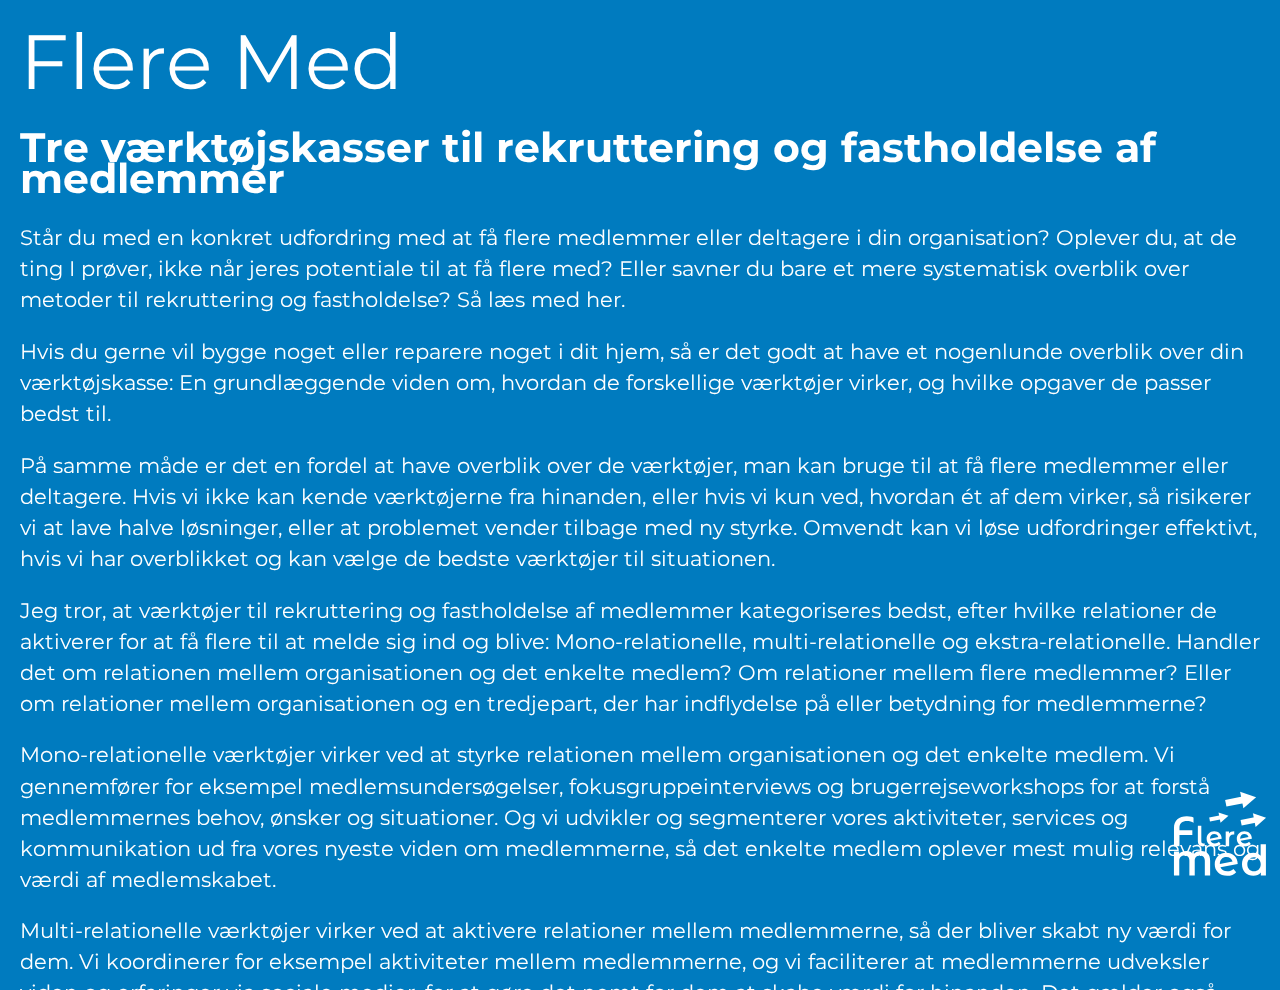
==== blogpost.html @ a118f78b "Update and rename blogpost to blogpost.html" ====
<!DOCTYPE html>

<head>
  <title>Flere Med</title>
  <meta name="viewport" content="width=device-width, initial-scale=1.0">
  <meta charset="UTF-8" />
  
  <link href="https://fonts.googleapis.com/css?family=Caveat:700|Montserrat&display=swap" rel="stylesheet">
  <link rel='stylesheet' href='style.css' type='text/css' />

</head>

<body>
  <img class="platform" src="fleremedlogo2020-notypes.svg">
  <div class="wrapper">
    <div class="intro">
      <div class="intro__lead">Flere Med</div>
      <div class="intro__content">
         <h1>Tre værktøjskasser til rekruttering og fastholdelse af medlemmer</h1>
          <p>
          Står du med en konkret udfordring med at få flere medlemmer eller deltagere i din organisation? Oplever du, at de ting I prøver, ikke når jeres potentiale til at få flere med? Eller savner du bare et mere systematisk overblik over metoder til rekruttering og fastholdelse? Så læs med her.
          </p>
          <p>
          Hvis du gerne vil bygge noget eller reparere noget i dit hjem, så er det godt at have et nogenlunde overblik over din værktøjskasse: En grundlæggende viden om, hvordan de forskellige værktøjer virker, og hvilke opgaver de passer bedst til.
          </p>
          <p>
          På samme måde er det en fordel at have overblik over de værktøjer, man kan bruge til at få flere medlemmer eller deltagere. Hvis vi ikke kan kende værktøjerne fra hinanden, eller hvis vi kun ved, hvordan ét af dem virker, så risikerer vi at lave halve løsninger, eller at problemet vender tilbage med ny styrke. Omvendt kan vi løse udfordringer effektivt, hvis vi har overblikket og kan vælge de bedste værktøjer til situationen.
          </p>
          <p>
          Jeg tror, at værktøjer til rekruttering og fastholdelse af medlemmer kategoriseres bedst, efter hvilke relationer de aktiverer for at få flere til at melde sig ind og blive: Mono-relationelle, multi-relationelle og ekstra-relationelle. Handler det om relationen mellem organisationen og det enkelte medlem? Om relationer mellem flere medlemmer? Eller om relationer mellem organisationen og en tredjepart, der har indflydelse på eller betydning for medlemmerne?
          </p>
          <p>
          Mono-relationelle værktøjer virker ved at styrke relationen mellem organisationen og det enkelte medlem. Vi gennemfører for eksempel medlemsundersøgelser, fokusgruppeinterviews og brugerrejseworkshops for at forstå medlemmernes behov, ønsker og situationer. Og vi udvikler og segmenterer vores aktiviteter, services og kommunikation ud fra vores nyeste viden om medlemmerne, så det enkelte medlem oplever mest mulig relevans og værdi af medlemskabet.
          </p>
          <p>
          Multi-relationelle værktøjer virker ved at aktivere relationer mellem medlemmerne, så der bliver skabt ny værdi for dem. Vi koordinerer for eksempel aktiviteter mellem medlemmerne, og vi faciliterer at medlemmerne udveksler viden og erfaringer via sociale medier, for at gøre det nemt for dem at skabe værdi for hinanden. Det gælder også, når vi arrangerer netværksmøder og opretter og støtter delforeninger, og når vi gennemfører konferencer, involverende kampagner eller aktiviteter baseret på organiserende metoder.
          </p>
          <p>
          Ekstra-relationelle værktøjer virker via aftaler med tredjeparter, der gør medlemskabet mere fordelagtigt eller naturligt end alternativerne. Når vi for eksempel indgår aftaler om rabatter eller lignende for vores medlemmer, så bruger vi det, at vi kan give (eller nægte) en tredjepart adgang til en stor flok mennesker, til at sikre det enkelte medlem en fordel, der vejer op imod medlemskabets pris. De ekstra-relationelle værktøjer vi kan bruge, afhænger meget af vores organisations størrelse og position i samfundet. Det kan være alt fra idrætsforeningens aftale om 10 procents rabat i den lokale sportsbutik til en aftale svarende til Folkekirkens “aftale” med den danske stat, hvor en stor del af den danske befolkning er medlemmer fra de bliver døbt, og hvor staten opkræver medlemskontingentet via skatten.
          </p>
          <p>
          Hvilken værktøjskasse er så bedst at bruge, hvis I gerne vil have flere med? Det afhænger selvfølgelig af, hvilken situation I er i.
          </p>
          <p>
          Nu og her kan I bruge de tre kategorier til kortlægning af jeres medlemsarbejde — som et første skridt til videreudvikling af det: Tag et ark eller en tavle og tegn et felt til hver type medlemsarbejde: Mono-relationelt, multi-relationelt og ekstra-relationelt. Hvor gør I mest allerede? Har I medlemsgrupper, som jeres nuværende arbejde ikke dækker så godt som andre? Hvor er der potentiale?
          </p>
      </div>
      
    </div>
  </div>

 
</body>
---- style.css ----
body {
  font-family: 'Montserrat',-apple-system, BlinkMacSystemFont, "Segoe UI", Roboto, Helvetica, Arial, sans-serif, "Apple Color Emoji", "Segoe UI Emoji", "Segoe UI Symbol";

  line-height: 1.4em;
  font-size: 1.2em;
  padding: 0;
  margin: 0;
  background-color: #007BBF;
}
/* #C9F7FF #773400 */

.wrapper {
  min-height: 110vh;
  
}
.intro {
  color: #fff;
  padding: 20px 20px 20px 20px;
  background-size: 150px;
  font-size: 2.3vh;
  line-height: 1.5em;
  position: fixed;
  z-index: 11;
}

.platform {
  bottom: 10px;
  right: 0;
  position: fixed;
  z-index: 9;
  width: 120px;
  height: auto;
}

.wave {
  background-image: url("wave.svg");
  height: 70px;
  left: 0;
  bottom: 0;
  right: 0;
  position: fixed;
  z-index: 10;
  transform: translateY(20px);
}

.intro__lead {
  font-size: 6vw;
  margin-bottom: 3vh;
  line-height: 1.1em;

}

.letter {
  background-color: #FFFEF2;
  box-shadow: 5px 5px 5px -4px rgba(0,0,0,1);
  padding: 40px 20px 20px 20px;
  font-size: 2.3vh;
  line-height: 1.5em;
  transition: all .4s;
  position: fixed;
  top: 20px;
  left: 20px;
  right: 20px;
  animation: float 6s ease-in-out infinite;
}

.letter--shown {
  animation: open .6s;
  z-index: 12;
}

.letter__content {
  opacity: 0;
  transition: all .5s;
}

.letter--shown .letter__content {

  opacity: 1;
}

.letter__checkbox {
  display: inline-block;
  margin-right: 2px;
  margin-left: 20px;
  height: .8em;
  width: .8em;
  border: 2px solid #000;
}

.letter__checkbox:first-of-type {
  margin-left: 40px;
}

.letter__option {
  display: inline-block;
  
}

.letter__close {
  opacity: 0;
  position: absolute;
  top: 0;
  left: 0;
}

.letter--shown .letter__close {
  opacity: 1;
}

.letter__header{
  font-family: 'Caveat', cursive;
  font-size: 3.5em;
  margin-bottom: 40px;
}

.letter__lead{
  font-family: 'Caveat', cursive;
  font-size: 2.5em;
}

.letter__lead p {
  margin: 0 0 20px 0;
}

.letter__heart {
  position: absolute;
  top:20px;
  right: 20px;
  width: 50px;
  transform: rotate(-15deg);
}

option:first {
  color: #999;
}

.form__row {
  display: flex;
  align-items: center;
  margin-bottom: 7px;
}

.form__name {
  flex: 1;
  margin-right: 10px;
}

.form__surname {
  flex: 1;
}

.form__email {
  flex: 2;
  margin-right: 10px;
}



.form__age {
  flex: 1;
}

.form__btn {
  flex: 0 0 100px;
}

.form__row input {
  padding: 5px 10px;
  max-width: 100%;
  box-sizing: border-box;
}

.form__row input, .form__row button {
  width: 100%;
}

.form__row select {
  display: inline-block;
  padding: 5px 12px;
}

.form__btn button {
  font-size: 1.2em;
  padding: 5px 10px;
}

.footer {
  background-color: #773400;
  padding: 20px;
  color: #fff;
}

.can-form {
  display: none;
}

.checkbox-label {
  display: inline-block;
  position: relative;
  margin: auto;
  cursor: pointer;
  font-size: 22px;
  line-height: 24px;
  height: 24px;
  width: 24px;
  clear: both;
}

.checkbox-label input {
  position: absolute;
  opacity: 0;
  cursor: pointer;
}

.checkbox-label .checkbox-custom {
  position: absolute;
  top: 0px;
  left: 0px;
  height: 24px;
  width: 24px;
  background-color: transparent;
  border-radius: 5px;
  transition: all 0.3s ease-out;
  -webkit-transition: all 0.3s ease-out;
  -moz-transition: all 0.3s ease-out;
  -ms-transition: all 0.3s ease-out;
  -o-transition: all 0.3s ease-out;
  border: 2px solid #FFFFFF;
}


.checkbox-label input:checked ~ .checkbox-custom {
  background-color: #FFFFFF;
  border-radius: 5px;
  -webkit-transform: rotate(0deg) scale(1);
  -ms-transform: rotate(0deg) scale(1);
  transform: rotate(0deg) scale(1);
  opacity:1;
  border: 2px solid #FFFFFF;
}


.checkbox-label .checkbox-custom::after {
  position: absolute;
  content: "";
  left: 12px;
  top: 12px;
  height: 0px;
  width: 0px;
  border-radius: 5px;
  border: solid #009BFF;
  border-width: 0 3px 3px 0;
  -webkit-transform: rotate(0deg) scale(0);
  -ms-transform: rotate(0deg) scale(0);
  transform: rotate(0deg) scale(0);
  opacity:1;
  transition: all 0.3s ease-out;
  -webkit-transition: all 0.3s ease-out;
  -moz-transition: all 0.3s ease-out;
  -ms-transition: all 0.3s ease-out;
  -o-transition: all 0.3s ease-out;
}


.checkbox-label input:checked ~ .checkbox-custom::after {
-webkit-transform: rotate(45deg) scale(1);
-ms-transform: rotate(45deg) scale(1);
transform: rotate(45deg) scale(1);
opacity:1;
left: 8px;
top: 3px;
width: 6px;
height: 12px;
border: solid #009BFF;
border-width: 0 2px 2px 0;
background-color: transparent;
border-radius: 0;
}

input[type="color"],
input[type="date"],
input[type="datetime"],
input[type="datetime-local"],
input[type="email"],
input[type="month"],
input[type="number"],
input[type="password"],
input[type="search"],
input[type="tel"],
input[type="text"],
input[type="time"],
input[type="url"],
input[type="week"],
select:focus,
textarea {
  font-size: 16px;
}

/* For Ripple Effect */
.checkbox-label .checkbox-custom::before {
  position: absolute;
  content: "";
  left: 10px;
  top: 10px;
  width: 0px;
  height: 0px;
  border-radius: 5px;
  border: 2px solid #FFFFFF;
  -webkit-transform: scale(0);
  -ms-transform: scale(0);
  transform: scale(0);    
}

.checkbox-label input:checked ~ .checkbox-custom::before {
  left: -3px;
  top: -3px;
  width: 24px;
  height: 24px;
  border-radius: 5px;
  -webkit-transform: scale(3);
  -ms-transform: scale(3);
  transform: scale(3);
  opacity:0;
  z-index: 999;
  transition: all 0.3s ease-out;
  -webkit-transition: all 0.3s ease-out;
  -moz-transition: all 0.3s ease-out;
  -ms-transition: all 0.3s ease-out;
  -o-transition: all 0.3s ease-out;
}

@keyframes float {
	0% {
		transform: rotate(-1deg) translatey(2px) translatex(-85px) scale(.6) translate(0%, calc(var(--vh, 1vh) * 90));
	}
	50% {
		transform: rotate(2deg) translatey(-8px) translatex(-75px) scale(.6) translate(0%, calc(var(--vh, 1vh) * 90));
	}
	100% {
		transform: rotate(-1deg) translatey(2px) translatex(-85px) scale(.6) translate(0%, calc(var(--vh, 1vh) * 90));
	}
}

@keyframes open {
	0% {
		transform: rotate(-1deg) translatey(2px) translatex(-85px) scale(.6) translate(0%, calc(var(--vh, 1vh) * 90));
	}
	100% {
		transform: rotate(0deg) translatey(0px) translatex(0px) scale(1) translate(0, 0);
	}
}
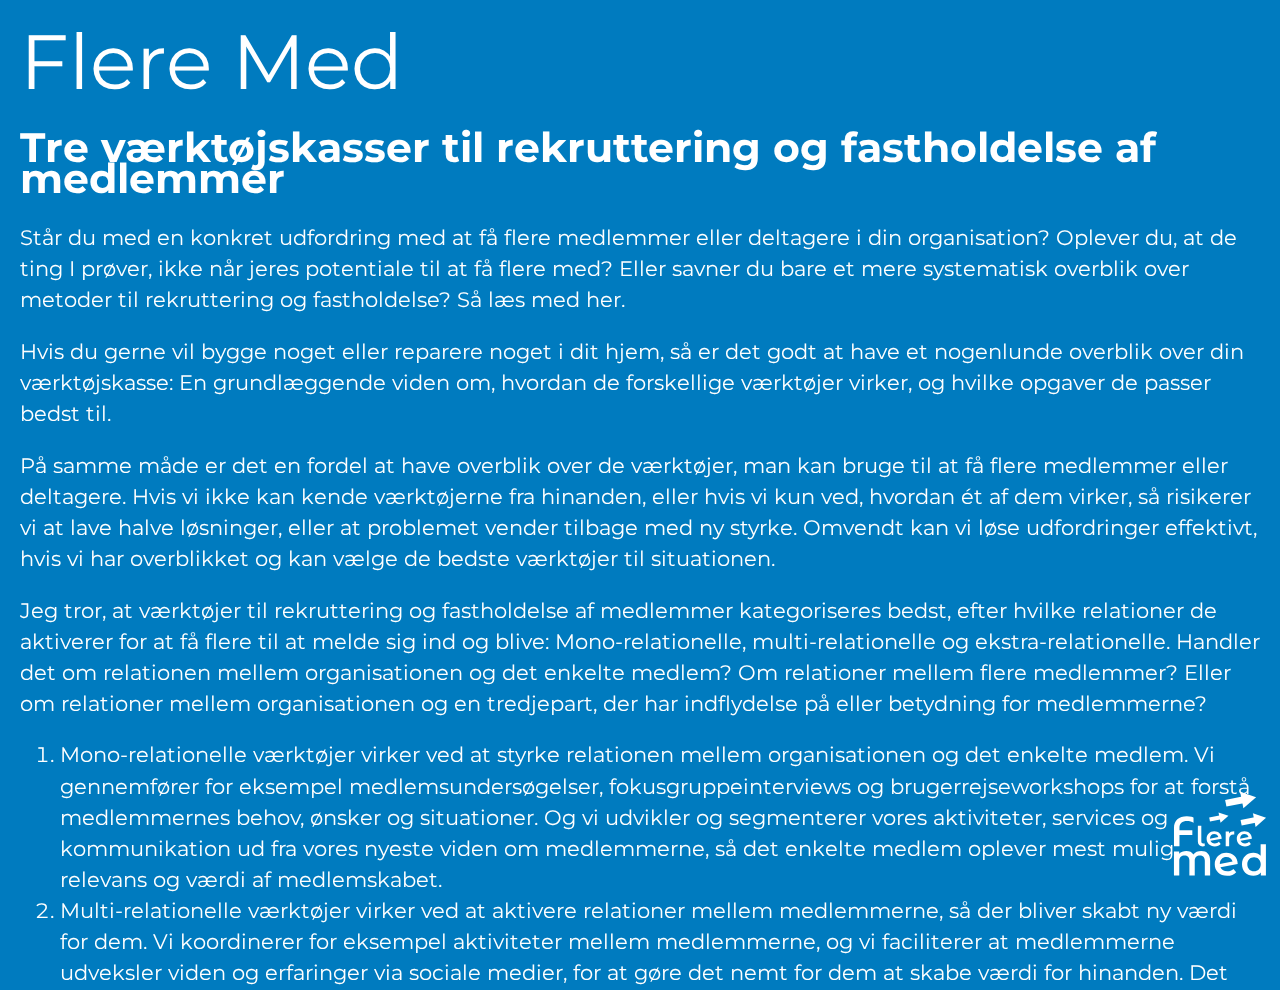
==== commit c246f815: "Update blogpost.html" ====
--- a/blogpost.html
+++ b/blogpost.html
@@ -18,7 +18,7 @@
       <div class="intro__content">
          <h1>Tre værktøjskasser til rekruttering og fastholdelse af medlemmer</h1>
           <p>
-          Står du med en konkret udfordring med at få flere medlemmer eller deltagere i din organisation? Oplever du, at de ting I prøver, ikke når jeres potentiale til at få flere med? Eller savner du bare et mere systematisk overblik over metoder til rekruttering og fastholdelse? Så læs med her.
+            Står du med en konkret udfordring med at få flere medlemmer eller deltagere i din organisation? Oplever du, at de ting I prøver, ikke når jeres potentiale til at få flere med? Eller savner du bare et mere systematisk overblik over metoder til rekruttering og fastholdelse? Så læs med her.
           </p>
           <p>
           Hvis du gerne vil bygge noget eller reparere noget i dit hjem, så er det godt at have et nogenlunde overblik over din værktøjskasse: En grundlæggende viden om, hvordan de forskellige værktøjer virker, og hvilke opgaver de passer bedst til.
@@ -29,17 +29,15 @@
           <p>
           Jeg tror, at værktøjer til rekruttering og fastholdelse af medlemmer kategoriseres bedst, efter hvilke relationer de aktiverer for at få flere til at melde sig ind og blive: Mono-relationelle, multi-relationelle og ekstra-relationelle. Handler det om relationen mellem organisationen og det enkelte medlem? Om relationer mellem flere medlemmer? Eller om relationer mellem organisationen og en tredjepart, der har indflydelse på eller betydning for medlemmerne?
           </p>
+          <ol>
+          <li>Mono-relationelle værktøjer virker ved at styrke relationen mellem organisationen og det enkelte medlem. Vi gennemfører for eksempel medlemsundersøgelser, fokusgruppeinterviews og brugerrejseworkshops for at forstå medlemmernes behov, ønsker og situationer. Og vi udvikler og segmenterer vores aktiviteter, services og kommunikation ud fra vores nyeste viden om medlemmerne, så det enkelte medlem oplever mest mulig relevans og værdi af medlemskabet.</li>
+          <li>Multi-relationelle værktøjer virker ved at aktivere relationer mellem medlemmerne, så der bliver skabt ny værdi for dem. Vi koordinerer for eksempel aktiviteter mellem medlemmerne, og vi faciliterer at medlemmerne udveksler viden og erfaringer via sociale medier, for at gøre det nemt for dem at skabe værdi for hinanden. Det gælder også, når vi arrangerer netværksmøder og opretter og støtter delforeninger, og når vi gennemfører konferencer, involverende kampagner eller aktiviteter baseret på organiserende metoder.</li>
+          <li>Ekstra-relationelle værktøjer virker via aftaler med tredjeparter, der gør medlemskabet mere fordelagtigt eller naturligt end alternativerne. Når vi for eksempel indgår aftaler om rabatter eller lignende for vores medlemmer, så bruger vi det, at vi kan give (eller nægte) en tredjepart adgang til en stor flok mennesker, til at sikre det enkelte medlem en fordel, der vejer op imod medlemskabets pris. De ekstra-relationelle værktøjer vi kan bruge, afhænger meget af vores organisations størrelse og position i samfundet. Det kan være alt fra idrætsforeningens aftale om 10 procents rabat i den lokale sportsbutik til en aftale svarende til Folkekirkens “aftale” med den danske stat, hvor en stor del af den danske befolkning er medlemmer fra de bliver døbt, og hvor staten opkræver medlemskontingentet via skatten.</li>
+          </ol>
+          
+          <h2>Hvilken værktøjskasse er så bedst at bruge, hvis I gerne vil have flere med? </h2>
           <p>
-          Mono-relationelle værktøjer virker ved at styrke relationen mellem organisationen og det enkelte medlem. Vi gennemfører for eksempel medlemsundersøgelser, fokusgruppeinterviews og brugerrejseworkshops for at forstå medlemmernes behov, ønsker og situationer. Og vi udvikler og segmenterer vores aktiviteter, services og kommunikation ud fra vores nyeste viden om medlemmerne, så det enkelte medlem oplever mest mulig relevans og værdi af medlemskabet.
-          </p>
-          <p>
-          Multi-relationelle værktøjer virker ved at aktivere relationer mellem medlemmerne, så der bliver skabt ny værdi for dem. Vi koordinerer for eksempel aktiviteter mellem medlemmerne, og vi faciliterer at medlemmerne udveksler viden og erfaringer via sociale medier, for at gøre det nemt for dem at skabe værdi for hinanden. Det gælder også, når vi arrangerer netværksmøder og opretter og støtter delforeninger, og når vi gennemfører konferencer, involverende kampagner eller aktiviteter baseret på organiserende metoder.
-          </p>
-          <p>
-          Ekstra-relationelle værktøjer virker via aftaler med tredjeparter, der gør medlemskabet mere fordelagtigt eller naturligt end alternativerne. Når vi for eksempel indgår aftaler om rabatter eller lignende for vores medlemmer, så bruger vi det, at vi kan give (eller nægte) en tredjepart adgang til en stor flok mennesker, til at sikre det enkelte medlem en fordel, der vejer op imod medlemskabets pris. De ekstra-relationelle værktøjer vi kan bruge, afhænger meget af vores organisations størrelse og position i samfundet. Det kan være alt fra idrætsforeningens aftale om 10 procents rabat i den lokale sportsbutik til en aftale svarende til Folkekirkens “aftale” med den danske stat, hvor en stor del af den danske befolkning er medlemmer fra de bliver døbt, og hvor staten opkræver medlemskontingentet via skatten.
-          </p>
-          <p>
-          Hvilken værktøjskasse er så bedst at bruge, hvis I gerne vil have flere med? Det afhænger selvfølgelig af, hvilken situation I er i.
+          Det afhænger selvfølgelig af, hvilken situation I er i.
           </p>
           <p>
           Nu og her kan I bruge de tre kategorier til kortlægning af jeres medlemsarbejde — som et første skridt til videreudvikling af det: Tag et ark eller en tavle og tegn et felt til hver type medlemsarbejde: Mono-relationelt, multi-relationelt og ekstra-relationelt. Hvor gør I mest allerede? Har I medlemsgrupper, som jeres nuværende arbejde ikke dækker så godt som andre? Hvor er der potentiale?
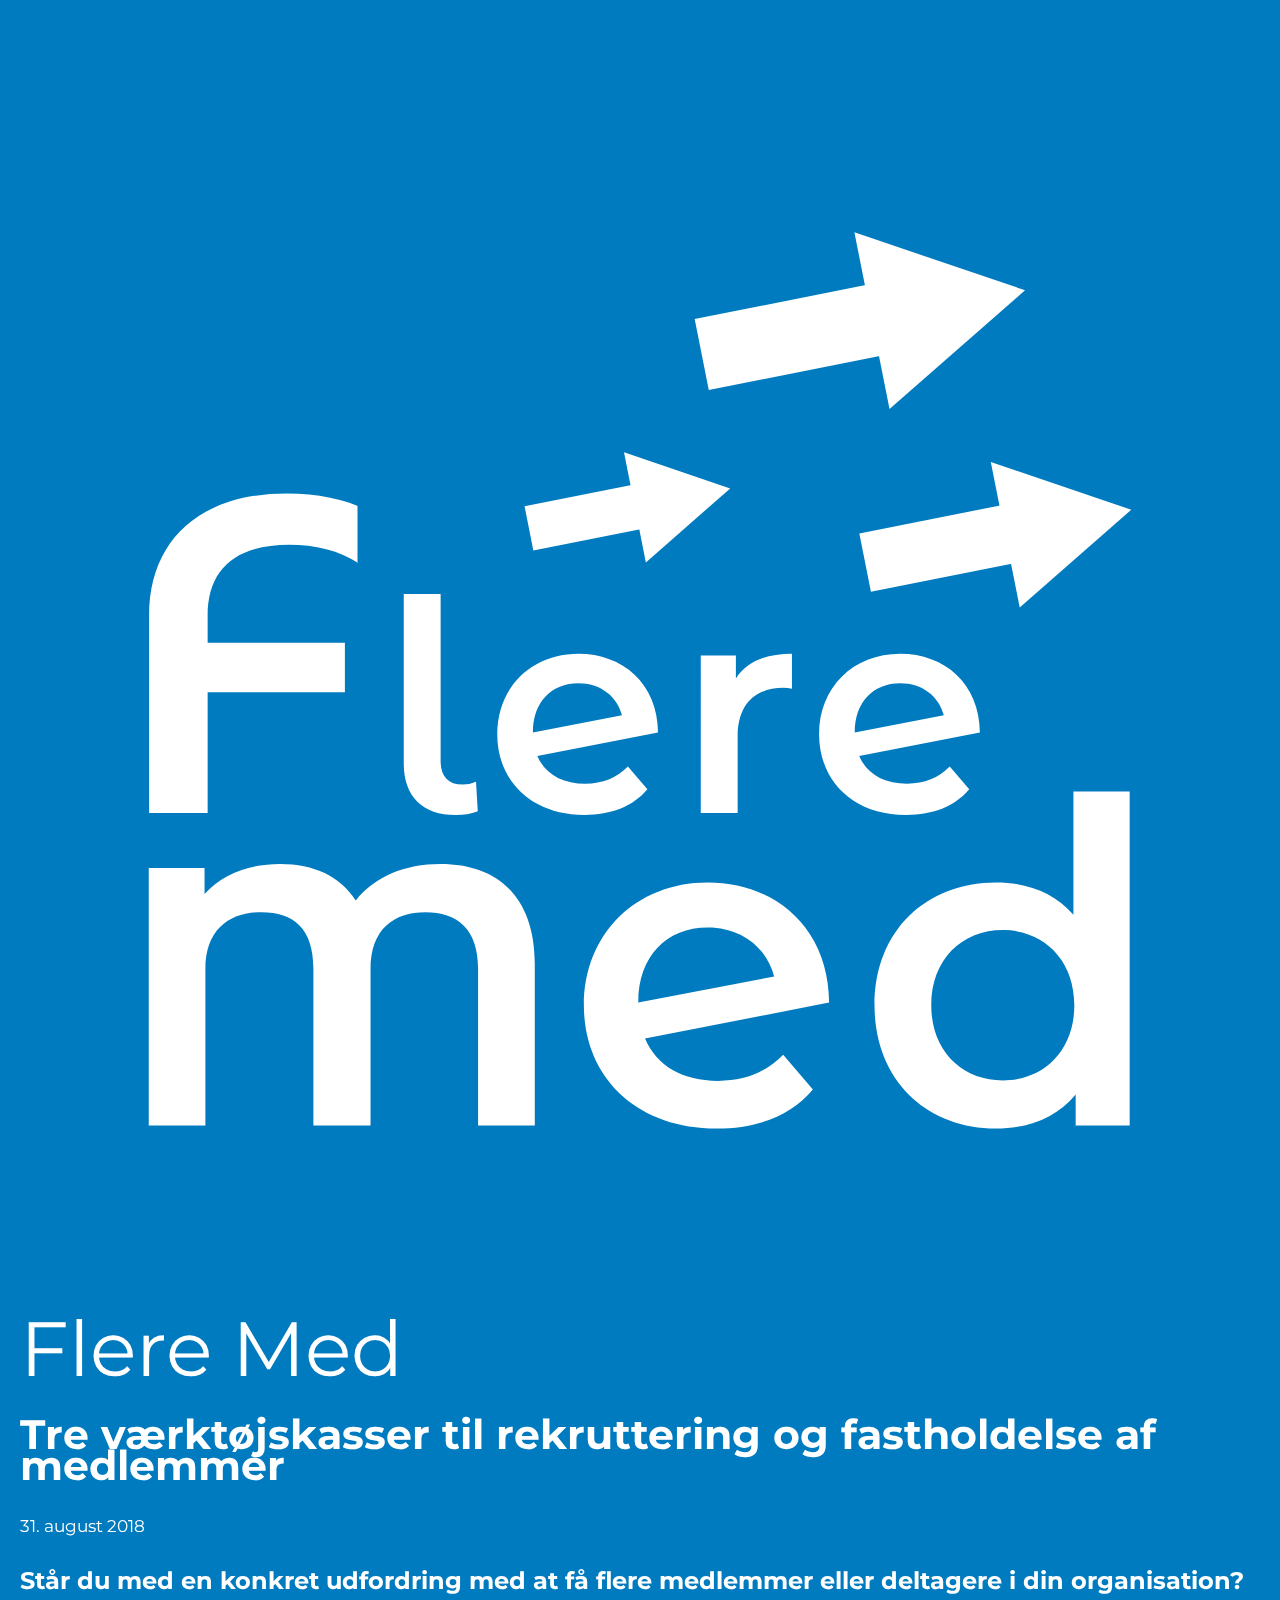
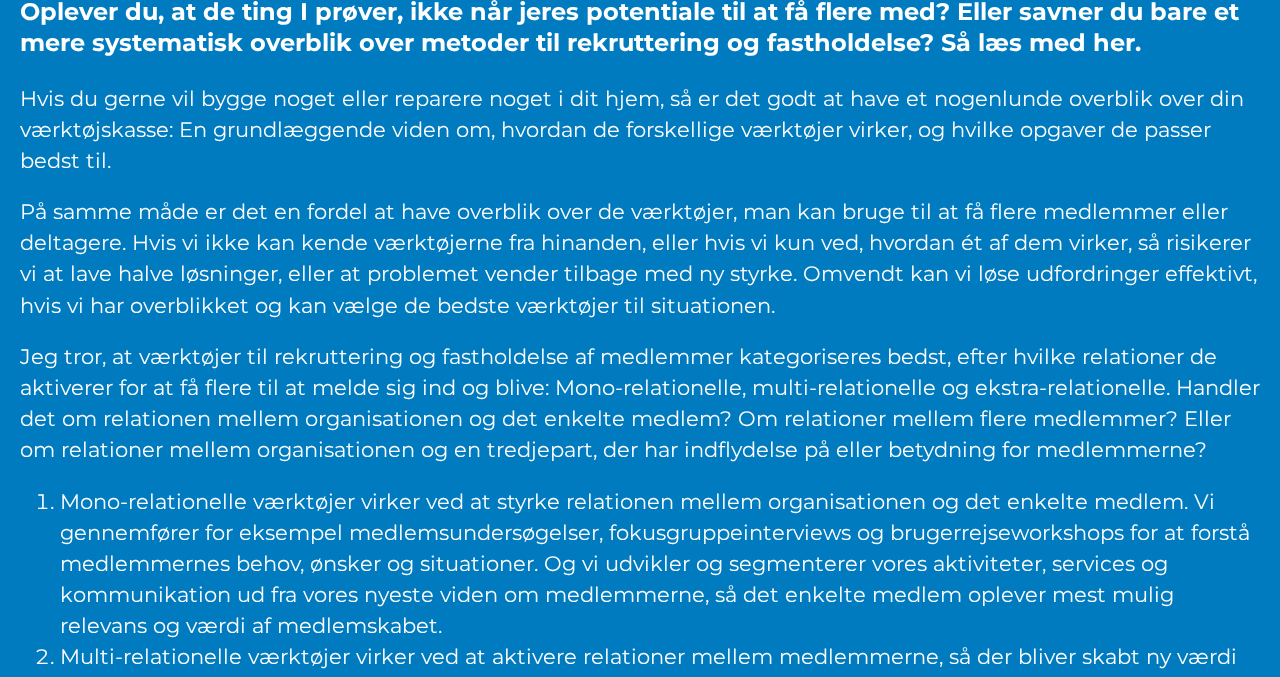
==== commit a08095c2: "learning" ====
--- a/blogpost.html
+++ b/blogpost.html
@@ -17,8 +17,9 @@
       <div class="intro__lead">Flere Med</div>
       <div class="intro__content">
          <h1>Tre værktøjskasser til rekruttering og fastholdelse af medlemmer</h1>
+          <small><time datetime"2018-08-31">31. august 2018</time></small>
           <p>
-            Står du med en konkret udfordring med at få flere medlemmer eller deltagere i din organisation? Oplever du, at de ting I prøver, ikke når jeres potentiale til at få flere med? Eller savner du bare et mere systematisk overblik over metoder til rekruttering og fastholdelse? Så læs med her.
+          <h3>Står du med en konkret udfordring med at få flere medlemmer eller deltagere i din organisation? Oplever du, at de ting I prøver, ikke når jeres potentiale til at få flere med? Eller savner du bare et mere systematisk overblik over metoder til rekruttering og fastholdelse? Så læs med her.</h3>
           </p>
           <p>
           Hvis du gerne vil bygge noget eller reparere noget i dit hjem, så er det godt at have et nogenlunde overblik over din værktøjskasse: En grundlæggende viden om, hvordan de forskellige værktøjer virker, og hvilke opgaver de passer bedst til.
--- a/style.css
+++ b/style.css
@@ -23,24 +23,13 @@
   z-index: 11;
 }
 
-.platform {
-  bottom: 10px;
+.logo {
+  top: 10px;
   right: 0;
   position: fixed;
   z-index: 9;
   width: 120px;
   height: auto;
-}
-
-.wave {
-  background-image: url("wave.svg");
-  height: 70px;
-  left: 0;
-  bottom: 0;
-  right: 0;
-  position: fixed;
-  z-index: 10;
-  transform: translateY(20px);
 }
 
 .intro__lead {
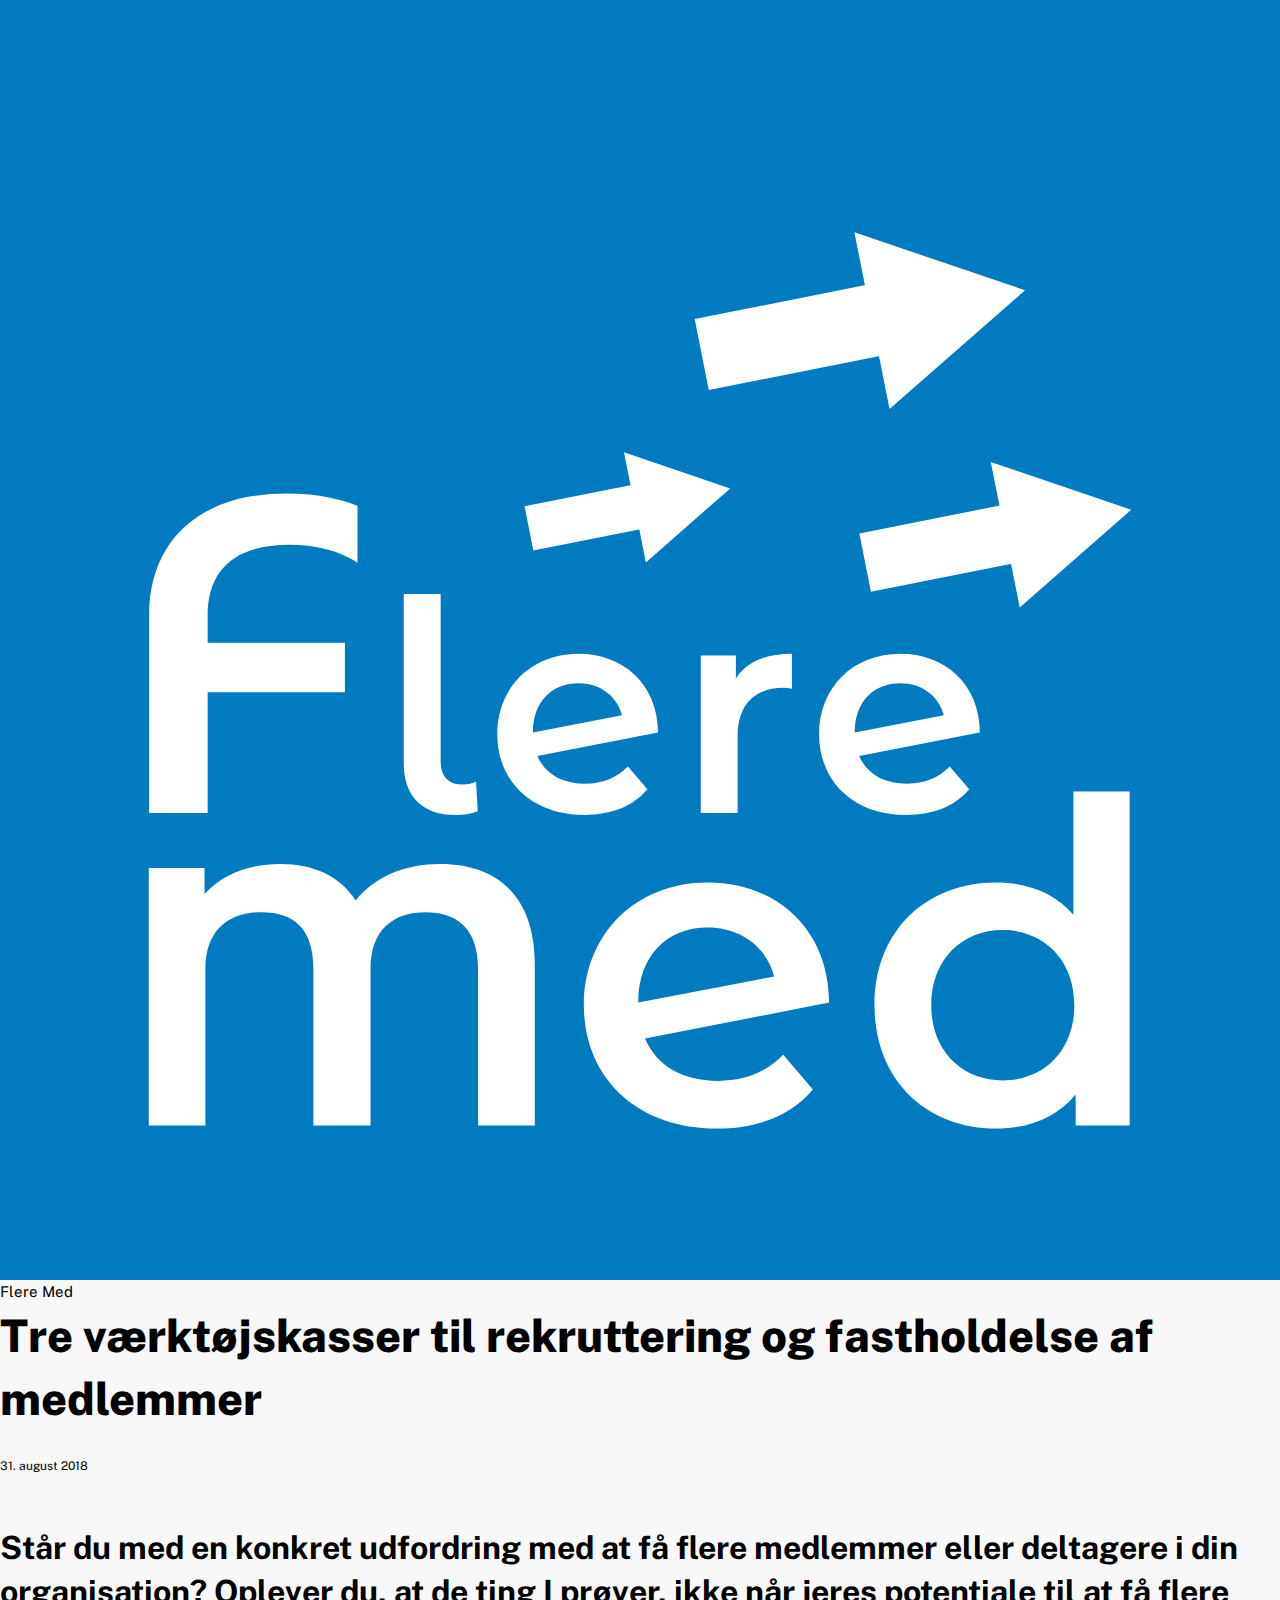
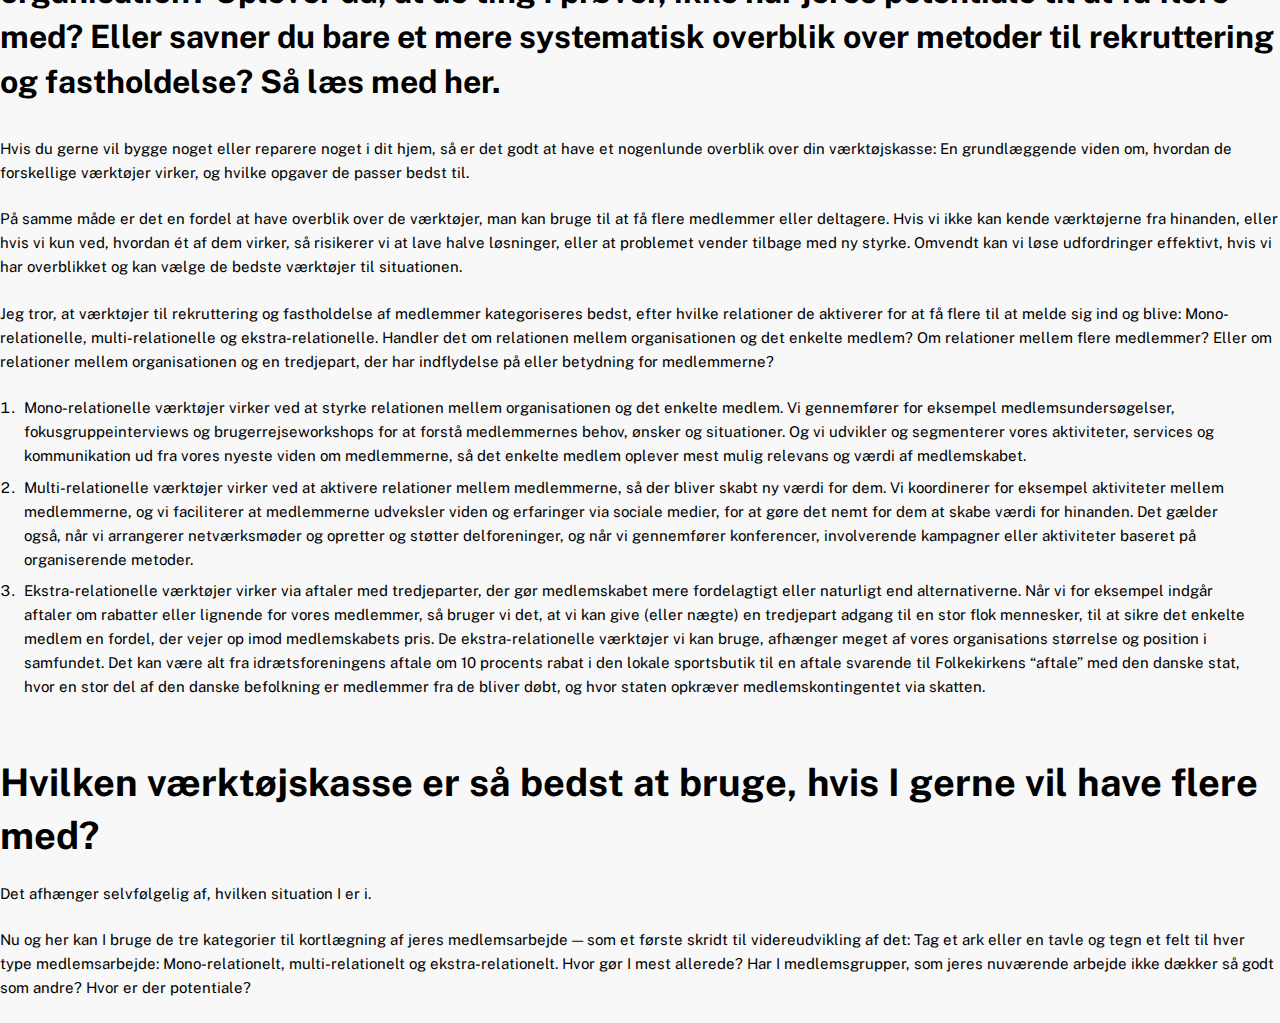
==== commit 6cc35154: "Learning" ====
--- a/blogpost.html
+++ b/blogpost.html
@@ -6,12 +6,12 @@
   <meta charset="UTF-8" />
   
   <link href="https://fonts.googleapis.com/css?family=Caveat:700|Montserrat&display=swap" rel="stylesheet">
-  <link rel='stylesheet' href='style.css' type='text/css' />
+  <link rel='stylesheet' href='assets/built/screen.css' type='text/css' />
 
 </head>
 
 <body>
-  <img class="platform" src="fleremedlogo2020-notypes.svg">
+  <img class="logo" src="fleremedlogo2020-notypes.svg">
   <div class="wrapper">
     <div class="intro">
       <div class="intro__lead">Flere Med</div>
--- a/assets/built/screen.css
+++ b/assets/built/screen.css
@@ -0,0 +1,980 @@
+/*
+
+This is a development CSS file which is built to a minified
+production stylesheet in assets/built/screen.css using gulp dev
+
+*/
+
+/* Lib - Local component imports
+/* ---------------------------------------------------------- */
+@import "vars.css";
+@import "components/global.css";
+@import "components/ghost.css";
+@import "components/lists.css";
+@import "components/grid.css";
+@import "components/tables.css";
+@import "components/forms.css";
+@import "components/buttons.css";
+@import "components/actions.css";
+@import "components/hamburger.css";
+@import "components/animations.css";
+
+/* Main - Theme styles
+/* ---------------------------------------------------------- */
+
+body {
+    font-family: "Public Sans", sans-serif;
+    background: var(--color-bg);
+    transition: background 0.3s ease-out;
+    transition-delay: 0.25;
+}
+
+.img {
+    display: block;
+    width: 100%;
+    height: 100%;
+    background-position: center center;
+    background-size: cover;
+    border-radius: 100%;
+}
+
+.hidden {
+    visibility: hidden;
+    position: absolute;
+    text-indent: -9999px;
+}
+
+/* Layout
+/* ---------------------------------------------------------- */
+
+.menu-wrapper {
+    padding: 3vh 10vw 3vh 10vw;
+    min-height: 6vh;
+}
+@media (max-width: 850px) {
+    .menu-wrapper {
+        padding: 6vw;
+    }
+}
+
+.site-wrapper {
+    padding: 0 10vw 0 10vw;
+    min-height: 100vh;
+}
+@media (max-width: 850px) {
+    .site-wrapper {
+        padding: 0 6vw 0 6vw;
+    }
+}
+
+.error-head {
+    height: 75vh;
+}
+
+.error-head h1 {
+    margin: 0;
+    font-size: 7rem;
+    line-height: 1.1em;
+    font-weight: var(--font-heavy);
+    letter-spacing: 10px;
+}
+
+.error-head p {
+    font-size: 1.4rem;
+    text-transform: uppercase;
+    letter-spacing: 1px;
+    color: color(var(--color-base) l(+50%));
+}
+
+.error-link {
+    margin-top: 1rem;
+    font-size: 1.5rem;
+    text-decoration: underline;
+}
+
+.page-head-title {
+    color: var(--color-base);
+}
+
+.page-head-description {
+    margin: 0 0 1.6vw;
+    color: color(var(--color-border) l(-20%));
+    font-size: 2rem;
+    line-height: 1.35em;
+}
+@media (max-width: 500px) {
+    .page-head-description {
+        font-size: 1.6rem;
+    }
+}
+
+.site-foot {
+    margin: 1.5rem 0 1.5rem;
+    text-align: center;
+    color: color(var(--color-border) l(-20%));
+    font-size: 1.4rem;
+    line-height: 2rem;
+}
+
+.site-foot a {
+    opacity: 0.7;
+    padding: 0 7px;
+}
+
+/* Site Navigation
+/* ---------------------------------------------------------- */
+
+.site-head {
+    position: relative;
+    z-index: 300;
+    margin-top: -10px;
+    font-size: 1.6rem;
+}
+
+.site-head-container {
+    display: flex;
+    justify-content: space-between;
+    align-items: center;
+}
+
+.site-head-left {
+    position: relative;
+    z-index: 100;
+    display: flex;
+    display: -webkit-inline-box;
+    align-items: center;
+    margin-right: 10px;
+    white-space: nowrap;
+}
+
+.nav {
+    display: flex;
+    margin: 0 0 0 -12px;
+    padding: 0;
+    list-style: none;
+}
+
+.site-head li {
+    display: block;
+    margin: 0;
+    padding: 0;
+}
+
+.site-head-left a,
+.site-head-right a {
+    display: block;
+    margin: 0;
+    padding: 10px 12px;
+    color: var(--color-base);
+    font-weight: 600;
+}
+
+.nav-current a,
+.site-head a:hover {
+    text-decoration: none;
+    opacity: 1;
+}
+
+.site-head-center {
+    position: absolute;
+    display: flex;
+    justify-content: center;
+    width: 100%;
+}
+
+.site-head-logo:hover {
+    text-decoration: none;
+}
+
+a.site-head-logo {
+    padding: 0 0 0 5px;
+}
+.site-head-logo img {
+    display: block;
+    margin-top: 2px;
+    width: auto;
+    height: 70px;
+}
+
+.site-head-title {
+    flex-shrink: 0;
+    display: block;
+    padding: 35px 0 0 10px;
+    color: var(--color-base);
+    font-size: 2.5rem;
+    line-height: 1em;
+    font-weight: 500;
+    letter-spacing: 1px;
+}
+
+.site-head-right {
+    position: relative;
+    z-index: 100;
+    flex-shrink: 0;
+    display: flex;
+    align-items: center;
+}
+
+.social-links {
+    flex-shrink: 0;
+    display: flex;
+    align-items: center;
+}
+
+.subscribe-button {
+    display: block;
+    padding: 4px 10px;
+    border: var(--color-base) 1px solid;
+    color: var(--color-base);
+    font-size: 1.2rem;
+    line-height: 1em;
+    border-radius: 10px;
+    opacity: 0.8;
+}
+
+.subscribe-button:hover {
+    text-decoration: none;
+    opacity: 1;
+}
+
+.rss-button {
+    opacity: 0.4;
+}
+
+.rss-button:hover {
+    opacity: 1;
+}
+
+.rss-button svg {
+    margin-bottom: 1px;
+    height: 2.1rem;
+    fill: var(--color-base);
+}
+
+/* Nav override
+/* ---------------------------------------------------------- */
+
+.site-head-right .nav-forside {
+    display: none;
+}
+
+/* Mobile Nav Menu
+/* ---------------------------------------------------------- */
+
+.nav-burger {
+    display: none;
+    position: absolute;
+    left: 0;
+    z-index: 9999;
+    padding: 12px 12px 12px 0;
+}
+
+@media (max-width: 650px) {
+    .site-head {
+        padding: 0;
+    }
+    .nav-burger {
+        display: block;
+    }
+    .site-head-container {
+        flex-direction: column;
+        justify-content: flex-start;
+        height: 50px;
+        background: rgba(255, 255, 255, 0);
+        z-index: -1;
+        transition: all 0.4s ease-out;
+        overflow: hidden;
+    }
+
+    .site-head-right {
+        position: relative;
+        z-index: -1;
+        height: auto;
+        transition: height 0.2s cubic-bezier(0.4, 0.01, 0.165, 0.99);
+        transition-delay: 1s;
+    }
+
+    .site-head-right .nav-forside {
+        display: block;
+    }
+
+    .site-head-right a {
+        margin: 8px 0;
+        padding: 1px 0;
+        font-size: 2.6rem;
+        line-height: 1.15em;
+        font-weight: 200;
+        opacity: 0;
+        transition: transform 0.3s cubic-bezier(0.4, 0.01, 0.165, 0.99),
+            opacity 0.2s cubic-bezier(0.4, 0.01, 0.165, 0.99);
+        transform: scale(1.1) translateY(-25px);
+    }
+    .site-head-right a {
+        padding: 5px 0;
+        margin: 1px 0;
+        font-size: 2rem;
+    }
+    .nav {
+        width: 100%;
+        flex-direction: column;
+        justify-content: flex-start;
+        align-items: flex-start;
+        margin: 3vw 0 0 0;
+    }
+
+    .site-head-center {
+        order: 1;
+        position: static;
+        z-index: auto;
+        display: flex;
+        justify-content: center;
+    }
+    .site-head-left .site-head-title {
+        font-size: 2rem;
+        padding-left: 5px;
+    }
+    .site-head-left .site-head-logo {
+        padding-left: 10px;
+    }
+    .site-head-left .site-head-logo img {
+        height: 40px;
+    }
+    .site-head-right {
+        order: 3;
+        width: 100%;
+        margin-top: 3vw;
+    }
+    .social-links {
+        flex-direction: column;
+        align-items: flex-start;
+    }
+
+    .site-head-open {
+        background: rgba(255, 255, 255, 1);
+        transition: background 0.5s ease-out;
+        transition-delay: 0.25;
+        overflow: hidden;
+        height: 100vh;
+    }
+
+    .site-head-open .site-head-container {
+        height: 100vh;
+        transition: height 0.2s ease-in;
+    }
+
+    .site-head-open .site-head-right {
+        z-index: 9999;
+        height: auto;
+        transition: height 0.2s cubic-bezier(0.4, 0.01, 0.165, 0.99);
+    }
+
+    .site-head-open .site-head-right a {
+        opacity: 1;
+        transition: transform 0.6s cubic-bezier(0.4, 0.01, 0.165, 0.99),
+            opacity 0.9s cubic-bezier(0.4, 0.01, 0.165, 0.99);
+        transform: scale(1) translateY(0px);
+    }
+    .site-head-open .nav-current a {
+        border-bottom: var(--color-base) 2px solid;
+    }
+    .site-head-open .site-head-right a {
+        opacity: 0.5;
+    }
+    .site-head-open .site-foot {
+        display: block;
+        position: fixed;
+        z-index: 9999;
+        bottom: 0;
+        transition: transform 0.3s cubic-bezier(0.4, 0.01, 0.165, 0.99);
+        transform: translateY(-4vw);
+        text-align: left;
+        font-size: 1.8rem;
+        line-height: 2.5rem;
+    }
+    .site-head-open .site-foot div {
+        margin-left: -7px;
+    }
+}
+
+/* Post Feed
+/* ---------------------------------------------------------- */
+
+.post-feed {
+    display: flex;
+    align-items: ;
+    flex-wrap: wrap;
+    margin-bottom: 3rem;
+}
+
+.post-card {
+    position: relative;
+    flex: 1 1 50%;
+    display: flex;
+    position: relative;
+    height: 35vw;
+    background: linear-gradient(135deg, #1f1f1f 0%, #111 100%) center center;
+    background-size: cover;
+    overflow: hidden;
+    counter-increment: posts;
+    border: 7px solid #fff;
+}
+
+@media (max-width: 700px) {
+    .post-card {
+        flex: 1 1 100%;
+        height: 70vw;
+    }
+}
+
+.post-card-large {
+    flex: 1 1 100%;
+}
+
+header.page-head .post-card-large {
+    height: 35rem;
+}
+
+@media (max-width: 650px) {
+    header.page-head .post-card-large {
+        height: 20rem;
+    }
+}
+@media (max-width: 900px) {
+    header.page-head .post-card-large .post-card-title {
+        font-size: 3vw;
+    }
+}
+@media (max-width: 650px) {
+    header.page-head .post-card-large .post-card-title {
+        font-size: 4vw;
+    }
+}
+
+.post-card-link {
+    flex: 1 1 auto;
+    display: block;
+    background-color: rgba(0, 0, 0, 0.4);
+}
+
+.post-card-content {
+    flex: 1 1 auto;
+    display: flex;
+    align-items: center;
+    justify-content: center;
+    position: absolute;
+    top: 0;
+    right: 0;
+    bottom: 0;
+    left: 0;
+    color: #fff;
+    background: rgba(0, 0, 0, 0.1);
+    opacity: 1;
+}
+
+.post-card.with-image .post-card-content {
+    opacity: 1;
+}
+@media (max-width: 700px) {
+    .post-card.with-image .post-card-content {
+        opacity: 1;
+    }
+}
+
+.post-card-title {
+    margin: 0;
+    display: inline-block;
+    font-size: 2.8rem;
+    max-width: 80%;
+    text-align: center;
+    transition: all 0.3s cubic-bezier(0.33, 0, 0.2, 1);
+    text-shadow: 1px 1px 1px rgba(0, 0, 0, 1);
+}
+
+/* Posts without images */
+.post-card.no-image:before {
+    display: block;
+    content: counter(posts);
+    position: absolute;
+    bottom: -0.15em;
+    right: 5vw;
+    font-size: 28vw;
+    line-height: 1em;
+    font-weight: var(--font-heavy);
+    letter-spacing: -0.1em;
+    color: rgba(0, 0, 0, 0.2);
+}
+
+.post-card.no-image .post-card-content {
+    justify-content: flex-start;
+    align-items: flex-start;
+    padding: 4vw;
+}
+
+.post-card.no-image .post-card-title {
+    font-size: 5rem;
+    line-height: 1.15em;
+    text-align: left;
+}
+
+.post-card.no-image:hover .post-card-title {
+    text-decoration: underline;
+}
+
+@media (max-width: 1200px) {
+    .post-card.no-image .post-card-title {
+        font-size: 3.4rem;
+    }
+}
+@media (max-width: 700px) {
+    .post-card.no-image:before {
+        font-size: 50vw;
+    }
+}
+
+/* Hero section
+*/
+.hero-card {
+    position: relative;
+    padding: 0 4vw 4vw 4vw;
+    border: 3px solid #efefef;
+    overflow: hidden;
+    text-align: center;
+}
+
+/* Case feed
+*/
+.card-feed {
+    display: grid;
+    width: 100%;
+    grid-template-columns: repeat(3, 1fr);
+    grid-gap: 1.8rem;
+}
+.case-card {
+    position: relative;
+    margin-bottom: 1.5vw;
+}
+
+@media (max-width: 900px) {
+    .card-feed {
+        grid-template-columns: repeat(2, 1fr);
+    }
+}
+@media (max-width: 500px) {
+    .card-feed {
+        grid-template-columns: repeat(1, 1fr);
+    }
+}
+
+.case-card-image {
+    position: relative;
+    height: 200px;
+    background: #efefef;
+    background-size: cover;
+    overflow: hidden;
+}
+
+.case-card-link {
+    display: block;
+}
+
+.case-card-link:hover .case-card-title {
+    text-decoration: underline;
+}
+
+.case-card-title {
+    margin: 0.8rem 0 0 0;
+    display: inline-block;
+    font-size: 2rem;
+    transition: all 0.3s cubic-bezier(0.33, 0, 0.2, 1);
+}
+
+@media (max-width: 800px) {
+    .case-card-title {
+        font-size: 1.8rem;
+    }
+}
+
+/* Team feed
+*/
+section.cybernauterne {
+    margin-top: 6rem;
+}
+
+.cybernaut-list {
+    display: grid;
+    width: 100%;
+    grid-template-columns: repeat(4, 1fr);
+    grid-gap: 3rem;
+}
+
+@media (max-width: 1280px) {
+    .cybernaut-list {
+        grid-template-columns: repeat(3, 1fr);
+    }
+}
+@media (max-width: 900px) {
+    .cybernaut-list {
+        grid-template-columns: repeat(2, 1fr);
+    }
+}
+@media (max-width: 500px) {
+    .cybernaut-list {
+        grid-template-columns: repeat(1, 1fr);
+    }
+}
+
+.cybernaut-card {
+    text-align: center;
+}
+
+.cybernaut-card-text {
+    text-align: center;
+    word-break: break-all;
+}
+.cybernaut-card-text h3 {
+    font-size: 1.8rem;
+    word-break: break-word;
+    margin-bottom: 0.1rem;
+}
+.cybernaut-card-text p {
+    word-break: break-word;
+    margin: 0 1vw;
+}
+.cybernaut-image {
+    width: 200px;
+    border-radius: 50%;
+}
+
+/* Contact feed
+*/
+.contact-options {
+    display: grid;
+    width: 100%;
+    grid-template-columns: repeat(3, 1fr);
+    grid-gap: 1.8rem;
+    margin-top: 2rem;
+    margin-bottom: 4rem;
+}
+
+@media (max-width: 900px) {
+    .contact-options {
+        grid-template-columns: repeat(1, 1fr);
+    }
+}
+
+.contact-item {
+    display: block;
+    font-size: 1.6rem;
+    padding: 4.8rem 0;
+    text-align: center;
+    transition: all ease 0.2s;
+    border: 1px solid #efefef;
+}
+
+.contact-item svg {
+    height: 25px;
+    margin-bottom: 1.2rem;
+}
+.contact-item span {
+    display: block;
+}
+
+/* Post Content
+/* ---------------------------------------------------------- */
+
+.post-meta {
+    text-align: center;
+}
+
+.post-content {
+    max-width: 720px;
+    margin: 0 auto;
+    padding: 3vw 0;
+}
+
+.post-content-header {
+    display: flex;
+    flex-direction: column;
+    align-items: center;
+}
+
+.post-content-title {
+    margin: 0 0 2rem 0;
+    color: var(--color-base);
+    text-align: center;
+}
+
+.post-content-excerpt {
+    margin: -1vw 0 3vw;
+    font-size: 2.2rem;
+    line-height: 1.6em;
+    color: var(--color-base);
+    text-align: center;
+    opacity: 0.5;
+}
+@media (max-width: 500px) {
+    .post-content-excerpt {
+        font-size: 1.8rem;
+    }
+}
+
+.post-content-image {
+    margin: 4vw 0;
+    position: relative;
+    width: 55vw;
+    min-width: 100%;
+    margin-left: calc(50% - 50vw);
+    margin-right: calc(50% - 50vw);
+    transform: translateX(calc(50vw - 50%));
+}
+
+.post-content-body {
+    font-size: 1.9rem;
+    line-height: 1.65em;
+}
+@media (max-width: 500px) {
+    .post-content-body {
+        font-size: 1.7rem;
+    }
+}
+
+.post-content-body h1,
+.post-content-body h2,
+.post-content-body h3,
+.post-content-body h4,
+.post-content-body h5,
+.post-content-body h6 {
+    color: var(--color-base);
+}
+
+.post-content-body li {
+    word-break: break-word;
+}
+
+.post-content-body li p {
+    margin: 0;
+}
+
+.post-content-body iframe {
+    margin: 0 auto !important;
+}
+
+.post-content-body blockquote {
+    margin: 0 0 1.5em;
+    padding: 0 1.5em;
+    border-left: #3eb0ef 3px solid;
+}
+
+.post-content-body blockquote p {
+    margin: 0 0 1em 0;
+    color: inherit;
+    font-size: inherit;
+    line-height: inherit;
+    font-style: italic;
+}
+
+.post-content-body blockquote p:last-child {
+    margin-bottom: 0;
+}
+
+.post-content-body code {
+    padding: 0 5px 2px;
+    font-size: 0.8em;
+    line-height: 1em;
+    font-weight: 400 !important;
+    background: var(--color-bg);
+    border-radius: 3px;
+}
+
+.post-content-body p code {
+    word-break: break-all;
+}
+
+.post-content-body pre {
+    overflow-x: auto;
+    margin: 1.5em 0 3em;
+    padding: 20px;
+    max-width: 100%;
+    border: color(var(--color-base) l(-10%)) 1px solid;
+    color: var(--color-bg);
+    font-size: 1.4rem;
+    line-height: 1.5em;
+    background: color(var(--color-base) l(-3%));
+    border-radius: 5px;
+}
+
+.post-content-body pre code {
+    padding: 0;
+    font-size: inherit;
+    line-height: inherit;
+    background: transparent;
+}
+
+.post-content-body pre code :not(span) {
+    color: inherit;
+}
+
+.post-content-body .fluid-width-video-wrapper {
+    margin: 1.5em 0 3em;
+}
+
+.post-content-body hr {
+    margin: 1.8rem 0;
+    border-top: 1px solid #e3e9ed;
+}
+
+.post-content-body hr:after {
+    content: "";
+    position: absolute;
+    top: -15px;
+    left: 50%;
+    display: block;
+    margin-left: -10px;
+    width: 1px;
+    height: 30px;
+    background: color(var(--color-border) l(+10%));
+    box-shadow: #fff 0 0 0 5px;
+    transform: rotate(45deg);
+}
+
+.footnotes-sep {
+    margin-bottom: 30px;
+}
+
+.footnotes {
+    font-size: 1.5rem;
+}
+
+.footnotes p {
+    margin: 0;
+}
+
+.footnote-backref {
+    color: var(--color-primary) !important;
+    font-size: 1.2rem;
+    font-weight: bold;
+    text-decoration: none !important;
+    box-shadow: none !important;
+}
+
+.kg-card {
+    margin: 2em 0;
+}
+
+/* 7.2. Post Footer
+/* ---------------------------------------------------------- */
+
+.post-content-footer {
+    padding: 3vw 0 0 0;
+}
+
+.author-profile-image,
+.avatar-wrapper {
+    display: block;
+    width: 100%;
+    height: 100%;
+    background: color(var(--lightgrey) l(+10%));
+    border-radius: 100%;
+    object-fit: cover;
+}
+
+/* 7.2.1 Single Author Byline
+/* ---------------------------------------------------------- */
+
+.author-card {
+    display: flex;
+    margin: 0 auto;
+    padding: 0 0 3rem 0;
+    max-width: 840px;
+}
+
+.author-card .author-profile-image,
+.author-card .avatar-wrapper {
+    margin-right: 15px;
+    width: 60px;
+    height: 60px;
+}
+
+.author-card-name {
+    margin: 0px 0 2px;
+    padding: 0;
+    font-size: 2rem;
+}
+
+.author-card-name a {
+    font-weight: 700;
+}
+
+.author-card-content p {
+    margin: 0;
+    color: var(--midgrey);
+    line-height: 1.3em;
+}
+
+/* 7.2.2 Multiple Author Byline
+/* ---------------------------------------------------------- */
+
+.post-full-authors-content {
+    margin-bottom: 25px;
+}
+
+.post-full-authors-content p {
+    margin-bottom: 0;
+    font-size: 1.4rem;
+    letter-spacing: 0.2px;
+    text-align: center;
+    text-transform: uppercase;
+}
+
+.author-card .author-profile-image,
+.author-card .avatar-wrapper {
+    position: relative;
+    margin-right: 15px;
+}
+
+/* Author Archive
+/* ---------------------------------------------------------- */
+
+.author-profile {
+    text-align: center;
+}
+
+.author-profile h1 {
+    margin: 1rem 0 2rem 0;
+}
+
+.author-meta {
+    text-align: center;
+    margin-bottom: 7rem;
+    font-size: 1.8rem;
+    color: color(var(--color-border) l(-20%));
+}
+
+.author-links {
+    margin-top: 20px;
+}
+
+.author-links a {
+    display: inline-block;
+    margin: 0;
+    padding: 0 12px;
+}
+
+.author-links a:hover {
+    text-decoration: none;
+    opacity: 1;
+}
+
+.author-links .divider {
+    display: inline-block;
+    margin: 0 3px;
+}
+
+/* Page Template
+/* ---------------------------------------------------------- */
+
+.page-template .post-content-body h1,
+.page-template .post-content-body h2,
+.page-template .post-content-body h3 {
+    text-align: center;
+}
